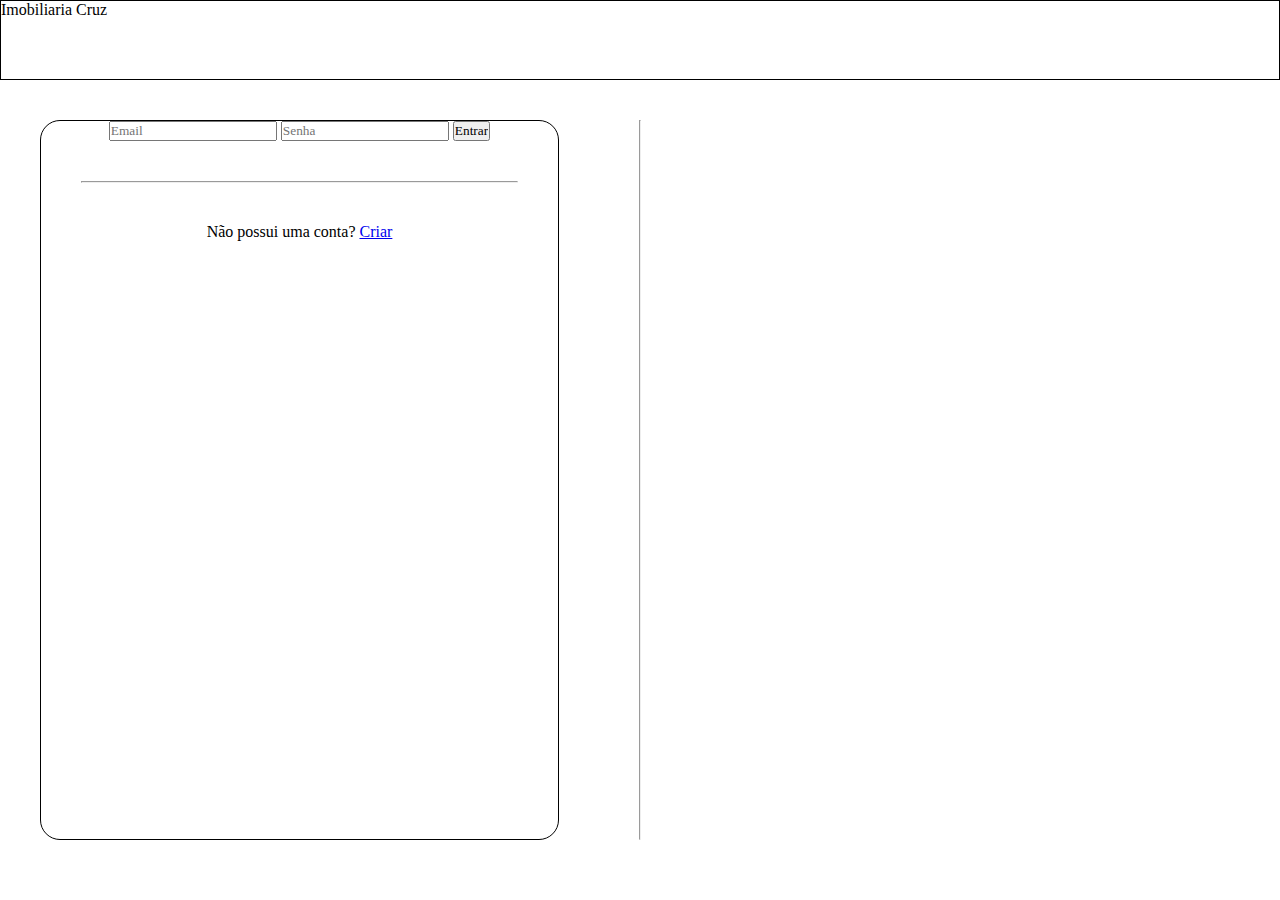
==== index.html @ e3cab64a "added basic HTML and CSS structure" ====
<!DOCTYPE html>
<html lang="en">
<head>
    <meta charset="UTF-8">
    <meta name="viewport" content="width=device-width, initial-scale=1.0, maxmum-scale = 1, user-scalable = no">
    <link rel="stylesheet" href="css/styles.css">
    <title>Imobiliari Cruz</title>
</head>
<body>
    <header>
        <p>Imobiliaria Cruz</p> 
    </header>
    <div id="main-container">
        <div id="login-container">
            <div id="login-content">
                <input type="email" id="email" name="email" required placeholder="Email">
                <input type="password" id="password" name="password" required placeholder="Senha">
                <input type="submit" value="Entrar">
            </div>
            <hr>
            <p>Não possui uma conta? <a href="/create-account">Criar</a></p>
        </div>
        <hr id="middle-containers">
        <div id="wellcome-container">
            <div id="wellcome-content">
                <p id="wellcome-text">Bem-vindo à Imobiliaria Cruz</p>
            </div>
        </div>
    </div>
    
</body>
</html>
---- css/styles.css ----
/* RESET*/
* {
    margin: 0;
    padding: 0;
    font-family: Poppins;
    box-sizing: border-box;
}

header{
    border: 1px solid;
    width: 100%;
    height: 80px;
}

hr{
    margin: 40px;
}

#middle-containers{
    height: 100%;
}

#main-container{
    display: flex;
    flex-direction: row;
    height: 80vh;
}

#login-container{
    border: 1px solid;
    margin: 40px;
}

#wellcome-container{
    border: 1px solid;
    margin: 40px;
    background-image: url('../img/wellcome.png');
    background-size: cover;
    position: relative;
    color: #fff;
}

#wellcome-content{
    position: absolute;
    top: 10vh;
    width: 300px;
    font-size: 40px;
}

#login-container, #wellcome-container{
    flex: 1 1 0;
    height: 100%;
    text-align: center;
    border-radius: 20px;
}
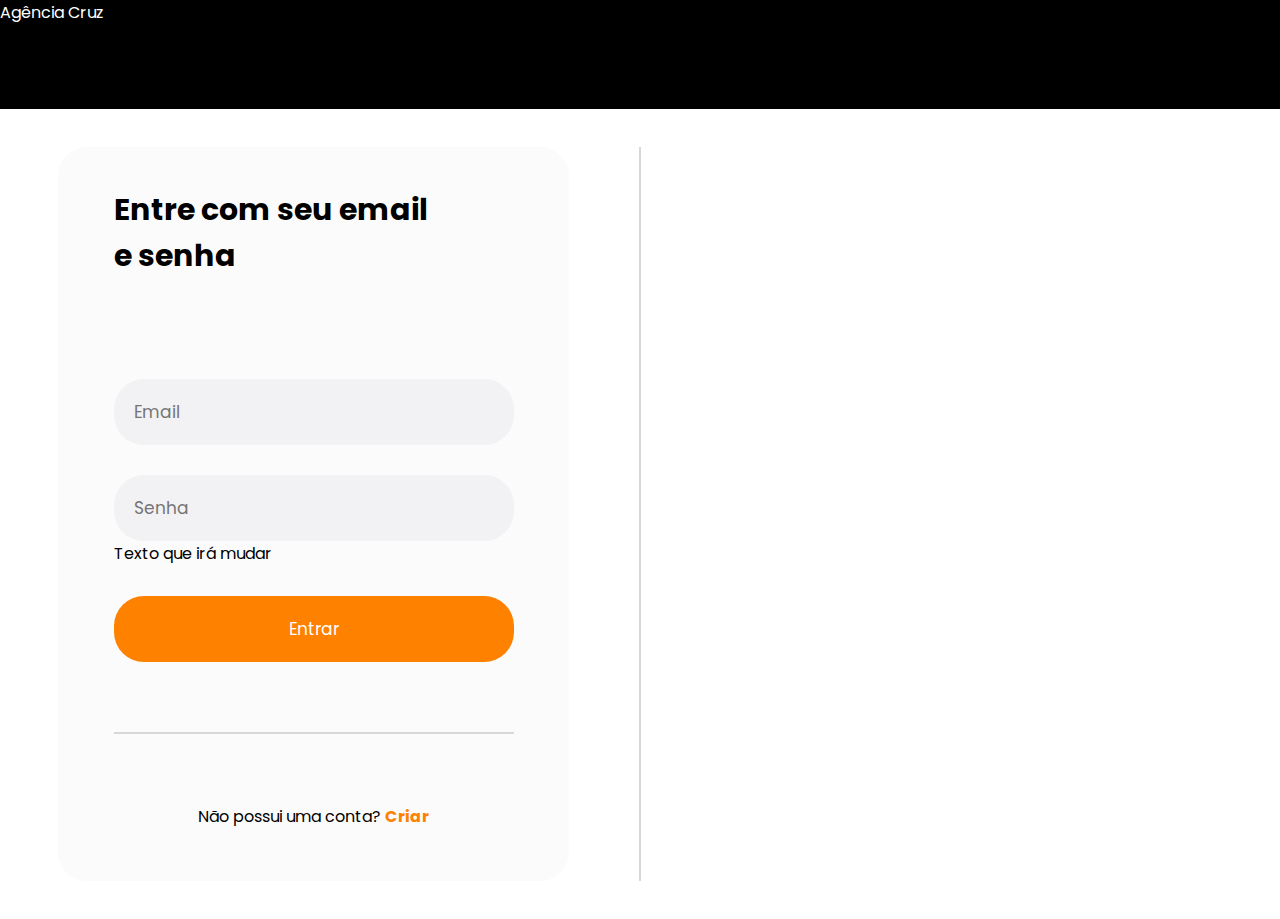
==== commit a106dbfc: "Starting styling of the fields and containers" ====
--- a/index.html
+++ b/index.html
@@ -3,27 +3,30 @@
 <head>
     <meta charset="UTF-8">
     <meta name="viewport" content="width=device-width, initial-scale=1.0, maxmum-scale = 1, user-scalable = no">
+    <link href='https://fonts.googleapis.com/css?family=Poppins' rel='stylesheet'>
     <link rel="stylesheet" href="css/styles.css">
-    <title>Imobiliari Cruz</title>
+    <title>Ag Cruz</title>
 </head>
 <body>
     <header>
-        <p>Imobiliaria Cruz</p> 
+        <p>Agência Cruz</p> 
     </header>
     <div id="main-container">
         <div id="login-container">
             <div id="login-content">
+                <h2>Entre com seu email e senha</h2>
                 <input type="email" id="email" name="email" required placeholder="Email">
                 <input type="password" id="password" name="password" required placeholder="Senha">
+                <p>Texto que irá mudar</p>
                 <input type="submit" value="Entrar">
+                <hr>
             </div>
-            <hr>
             <p>Não possui uma conta? <a href="/create-account">Criar</a></p>
         </div>
-        <hr id="middle-containers">
+        <hr>
         <div id="wellcome-container">
             <div id="wellcome-content">
-                <p id="wellcome-text">Bem-vindo à Imobiliaria Cruz</p>
+                <p>Bem-vindo à agência Cruz</p>
             </div>
         </div>
     </div>
--- a/css/styles.css
+++ b/css/styles.css
@@ -7,49 +7,130 @@
 }
 
 header{
-    border: 1px solid;
+    background-color: black;
+    color: white;
     width: 100%;
-    height: 80px;
+    height: 109px;
 }
 
-hr{
-    margin: 40px;
-}
-
-#middle-containers{
+#main-container hr{
+    border: solid 1px;
+    outline: none;
+    border-color: #D8D8D8;
     height: 100%;
+    margin-left: 50px;
+    margin-right: 50px;
 }
 
 #main-container{
+    padding: 3%;
     display: flex;
     flex-direction: row;
-    height: 80vh;
+    height: 90vh;
 }
 
 #login-container{
-    border: 1px solid;
-    margin: 40px;
+    width: 30%;
+    display: block;
+    border-radius: 29px;
+    background-color: #FBFBFB;
+    text-align: center;
+    margin-left: 20px;
+    margin-right: 20px;
+}
+
+#login-content{
+    width: 400px;
+    margin-left: auto;
+    margin-right: auto;
+    margin-top: 40px;
+    margin-bottom: 20px;
+    text-align: left;
+}
+
+#login-content hr{
+    width: 100%;
+    margin-left: 0;
+    margin-top: 70px;
+    margin-bottom: 70px;
+    border: solid 1px;
+    outline: none;
+    border-color: #D8D8D8;
+    align-items: center;
+}
+
+#login-content p{
+    margin-top: -30px;
+    margin-bottom: 30px;
+}
+
+#login-content input[type="submit"]{
+    background-color: #FE8100;
+    color: white;
+    border: none;
+    outline: none;
+    border-radius: 30px;
+    font-size: 17px;
+    display: block;
+    padding: 20px;
+    width: 100%;
+    margin-bottom: 30px;
+    cursor: pointer;
+}
+
+#login-content h2{
+    margin-bottom: 100px;
+    width: 330px;
+    font-size: 30px;
+    font-weight: bold;
+    text-align: left;
+}
+
+#email, #password{
+    border: none;
+    outline: none;
+    background-color: #F2F2F4;
+    border-radius: 30px;
+    font-size: 17px;
+    display: block;
+    padding: 20px;
+    width: 100%;
+    margin-bottom: 30px;
 }
 
 #wellcome-container{
-    border: 1px solid;
-    margin: 40px;
+    width: 42%;
+    border-radius: 26px;
     background-image: url('../img/wellcome.png');
+    background-position-x: -250px;
     background-size: cover;
     position: relative;
     color: #fff;
+    margin-left: 20px;
+    margin-right: 20px;
 }
 
 #wellcome-content{
     position: absolute;
     top: 10vh;
-    width: 300px;
-    font-size: 40px;
+    width: 500px;
+    font-size: 35px;
+}
+
+#wellcome-content p{
+    
+    text-align: left;
+    padding-left: 30px;
 }
 
 #login-container, #wellcome-container{
     flex: 1 1 0;
     height: 100%;
     text-align: center;
-    border-radius: 20px;
+}
+
+a{
+    color: #FE8100;
+    font-weight: bold;
+    text-decoration: none;
 }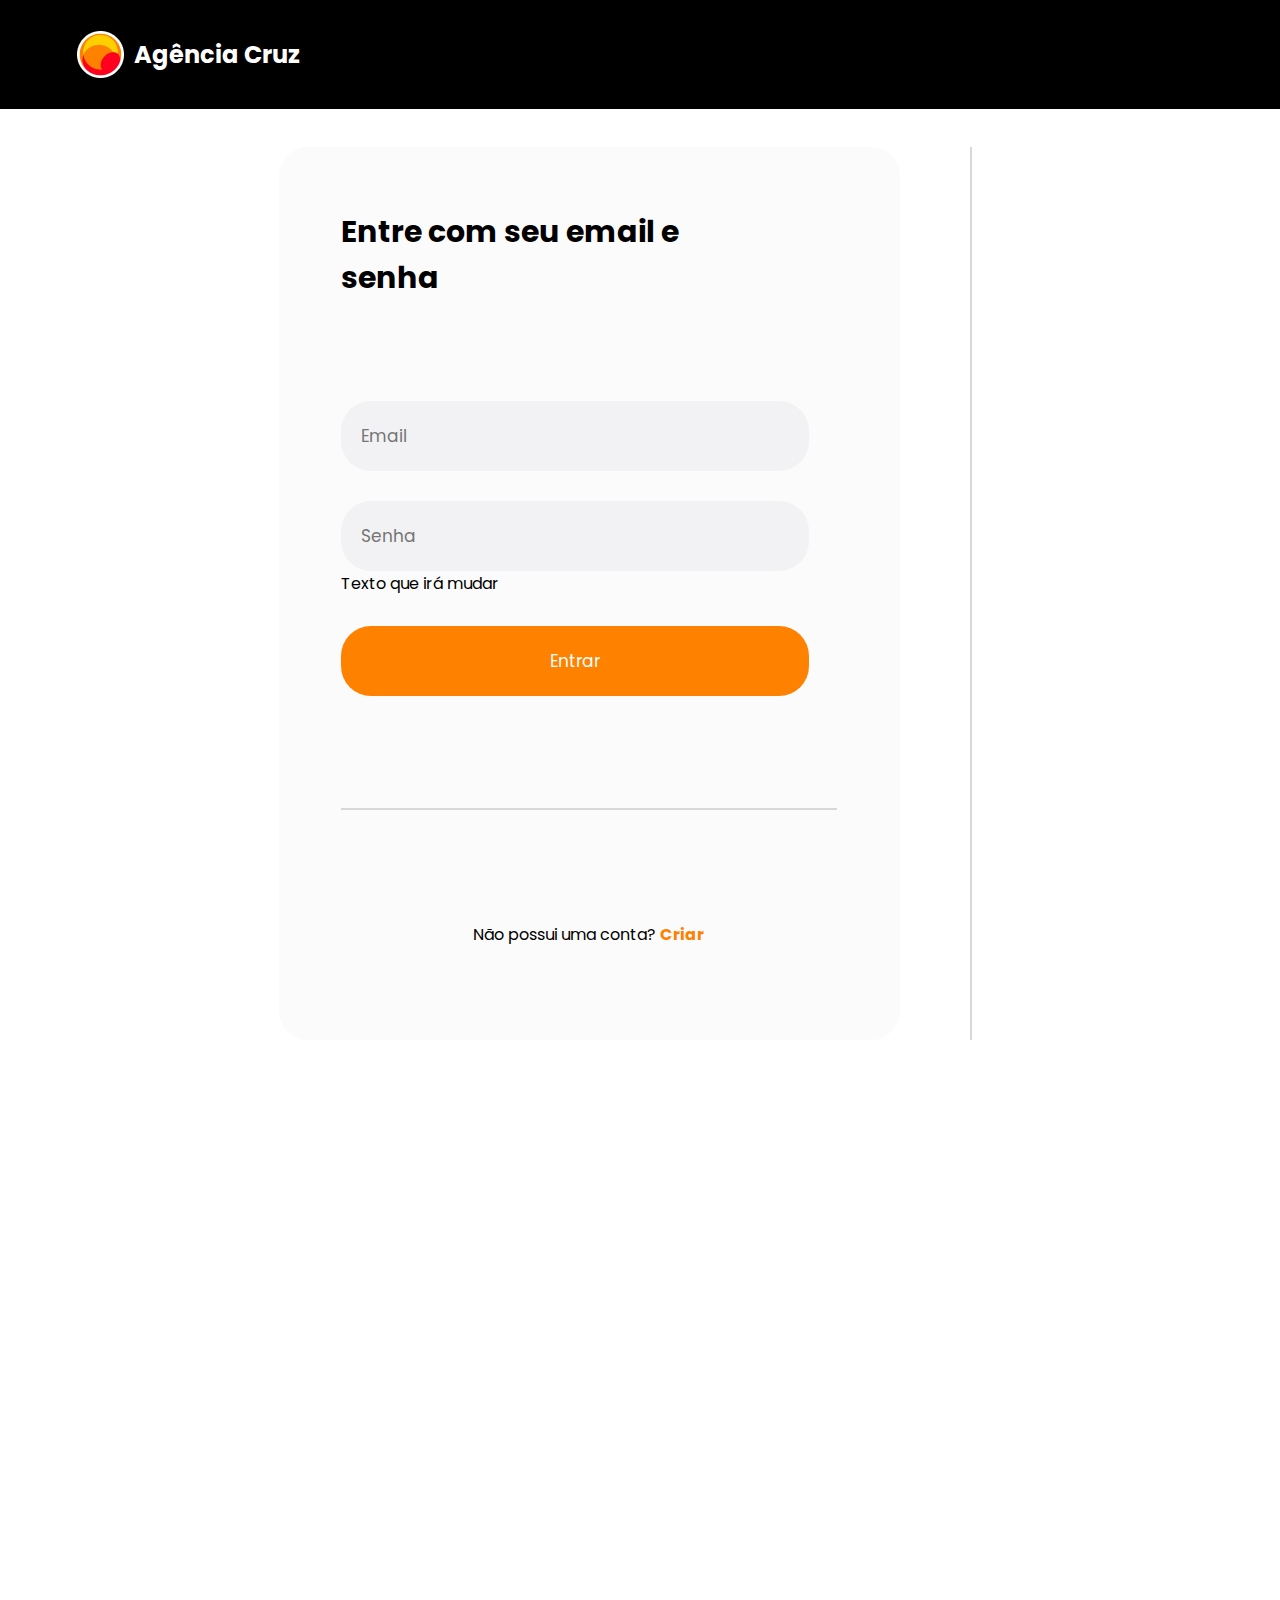
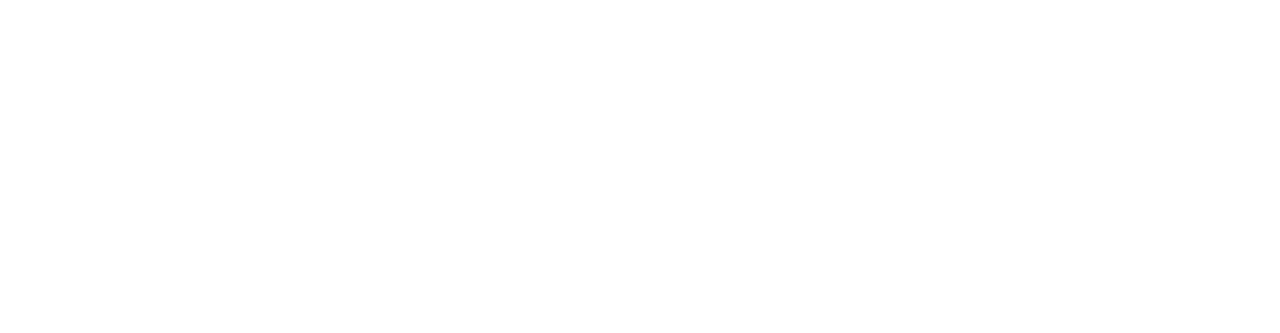
==== commit a25a39fe: "Finished home page styling" ====
--- a/index.html
+++ b/index.html
@@ -2,28 +2,36 @@
 <html lang="en">
 <head>
     <meta charset="UTF-8">
-    <meta name="viewport" content="width=device-width, initial-scale=1.0, maxmum-scale = 1, user-scalable = no">
+    <meta name="viewport" content="width=device-width, initial-scale=1.0, maximum-scale = 1, user-scalable = no">
     <link href='https://fonts.googleapis.com/css?family=Poppins' rel='stylesheet'>
     <link rel="stylesheet" href="css/styles.css">
     <title>Ag Cruz</title>
 </head>
 <body>
-    <header>
-        <p>Agência Cruz</p> 
+    <header class="login-header">
+        <div class="header-logo">
+            <img src="/img/Logo.png" alt="Logo" class="logo">
+            <span class="logo-text">Agência Cruz</span>
+        </div>
+        <div class="menu hidden">
+            <a href="#">Contato</a>
+            <a href="#" class="logout">Sair</a>
+        </div>    
+        
     </header>
     <div id="main-container">
         <div id="login-container">
             <div id="login-content">
-                <h2>Entre com seu email e senha</h2>
+                <h1>Entre com seu email e senha</h1>
                 <input type="email" id="email" name="email" required placeholder="Email">
                 <input type="password" id="password" name="password" required placeholder="Senha">
-                <p>Texto que irá mudar</p>
-                <input type="submit" value="Entrar">
+                <p id="loginCheck">Texto que irá mudar</p>
+                <button type="submit" value="Entrar">Entrar</button>
                 <hr>
+                <p id="createAccount">Não possui uma conta? <a href="/create-account">Criar</a></p>
             </div>
-            <p>Não possui uma conta? <a href="/create-account">Criar</a></p>
         </div>
-        <hr>
+        <hr class="middle-between-containers">
         <div id="wellcome-container">
             <div id="wellcome-content">
                 <p>Bem-vindo à agência Cruz</p>
--- a/css/styles.css
+++ b/css/styles.css
@@ -9,15 +9,66 @@
 header{
     background-color: black;
     color: white;
-    width: 100%;
+    width: 100vw;
     height: 109px;
+    display: flex;
+    flex-wrap: wrap;
+    padding: 0 6% 0 6%;
+    justify-content: space-between;
+    align-items: center;
+    color: white;
 }
 
-#main-container hr{
+.header-logo{
+    display: flex;
+    align-items: center;
+}
+
+.logo{
+    width: 47px;
+    height: 47px;
+    margin-right: 10px;
+}
+
+.logo-text{
+    font-size: 24px;
+    font-weight: bold;
+}
+
+.menu{
+    display: flex;
+    align-items: center;
+}
+
+.menu a{
+    margin-right: 20px;
+    font-size: 20px;
+    color: white;
+    font-weight: bold;
+    text-decoration: none;
+}
+
+.logout{
+    color: white;
+    text-decoration: none;
+    font-size: 20px;
+    font-weight: bold;
+    border-radius: 12px;
+    background-color:#FE8100;
+    padding: 10px 20px 10px 60px;
+    width: 163px;
+    height: 55px;
+}
+
+.hidden {
+    display: none;
+}
+
+.middle-between-containers{
     border: solid 1px;
     outline: none;
     border-color: #D8D8D8;
-    height: 100%;
+    height: 893px;
     margin-left: 50px;
     margin-right: 50px;
 }
@@ -25,13 +76,13 @@
 #main-container{
     padding: 3%;
     display: flex;
-    flex-direction: row;
-    height: 90vh;
+    flex-wrap: wrap;
+    justify-content: center;
+    height: 100vh;
 }
 
 #login-container{
-    width: 30%;
-    display: block;
+    width: 621px;
     border-radius: 29px;
     background-color: #FBFBFB;
     text-align: center;
@@ -40,31 +91,33 @@
 }
 
 #login-content{
-    width: 400px;
+    width: 80%;
     margin-left: auto;
     margin-right: auto;
-    margin-top: 40px;
-    margin-bottom: 20px;
+    margin-top: 10%;
+    margin-bottom: 5%;
     text-align: left;
 }
 
 #login-content hr{
     width: 100%;
-    margin-left: 0;
-    margin-top: 70px;
-    margin-bottom: 70px;
+    margin: 7rem 0 7rem 0;
     border: solid 1px;
     outline: none;
     border-color: #D8D8D8;
     align-items: center;
 }
 
-#login-content p{
+#loginCheck{
     margin-top: -30px;
     margin-bottom: 30px;
 }
 
-#login-content input[type="submit"]{
+#createAccount{
+    text-align: center;
+}
+
+#login-content button{
     background-color: #FE8100;
     color: white;
     border: none;
@@ -73,14 +126,15 @@
     font-size: 17px;
     display: block;
     padding: 20px;
-    width: 100%;
+    width: 468px;
+    height: 70px;
     margin-bottom: 30px;
     cursor: pointer;
 }
 
-#login-content h2{
+#login-content h1{
     margin-bottom: 100px;
-    width: 330px;
+    width: 354px;
     font-size: 30px;
     font-weight: bold;
     text-align: left;
@@ -94,12 +148,13 @@
     font-size: 17px;
     display: block;
     padding: 20px;
-    width: 100%;
+    width: 468px;
+    height: 70px;
     margin-bottom: 30px;
 }
 
 #wellcome-container{
-    width: 42%;
+    width: 734px;
     border-radius: 26px;
     background-image: url('../img/wellcome.png');
     background-position-x: -250px;
@@ -124,12 +179,11 @@
 }
 
 #login-container, #wellcome-container{
-    flex: 1 1 0;
-    height: 100%;
+    height: 893px;
     text-align: center;
 }
 
-a{
+#login-content a{
     color: #FE8100;
     font-weight: bold;
     text-decoration: none;
